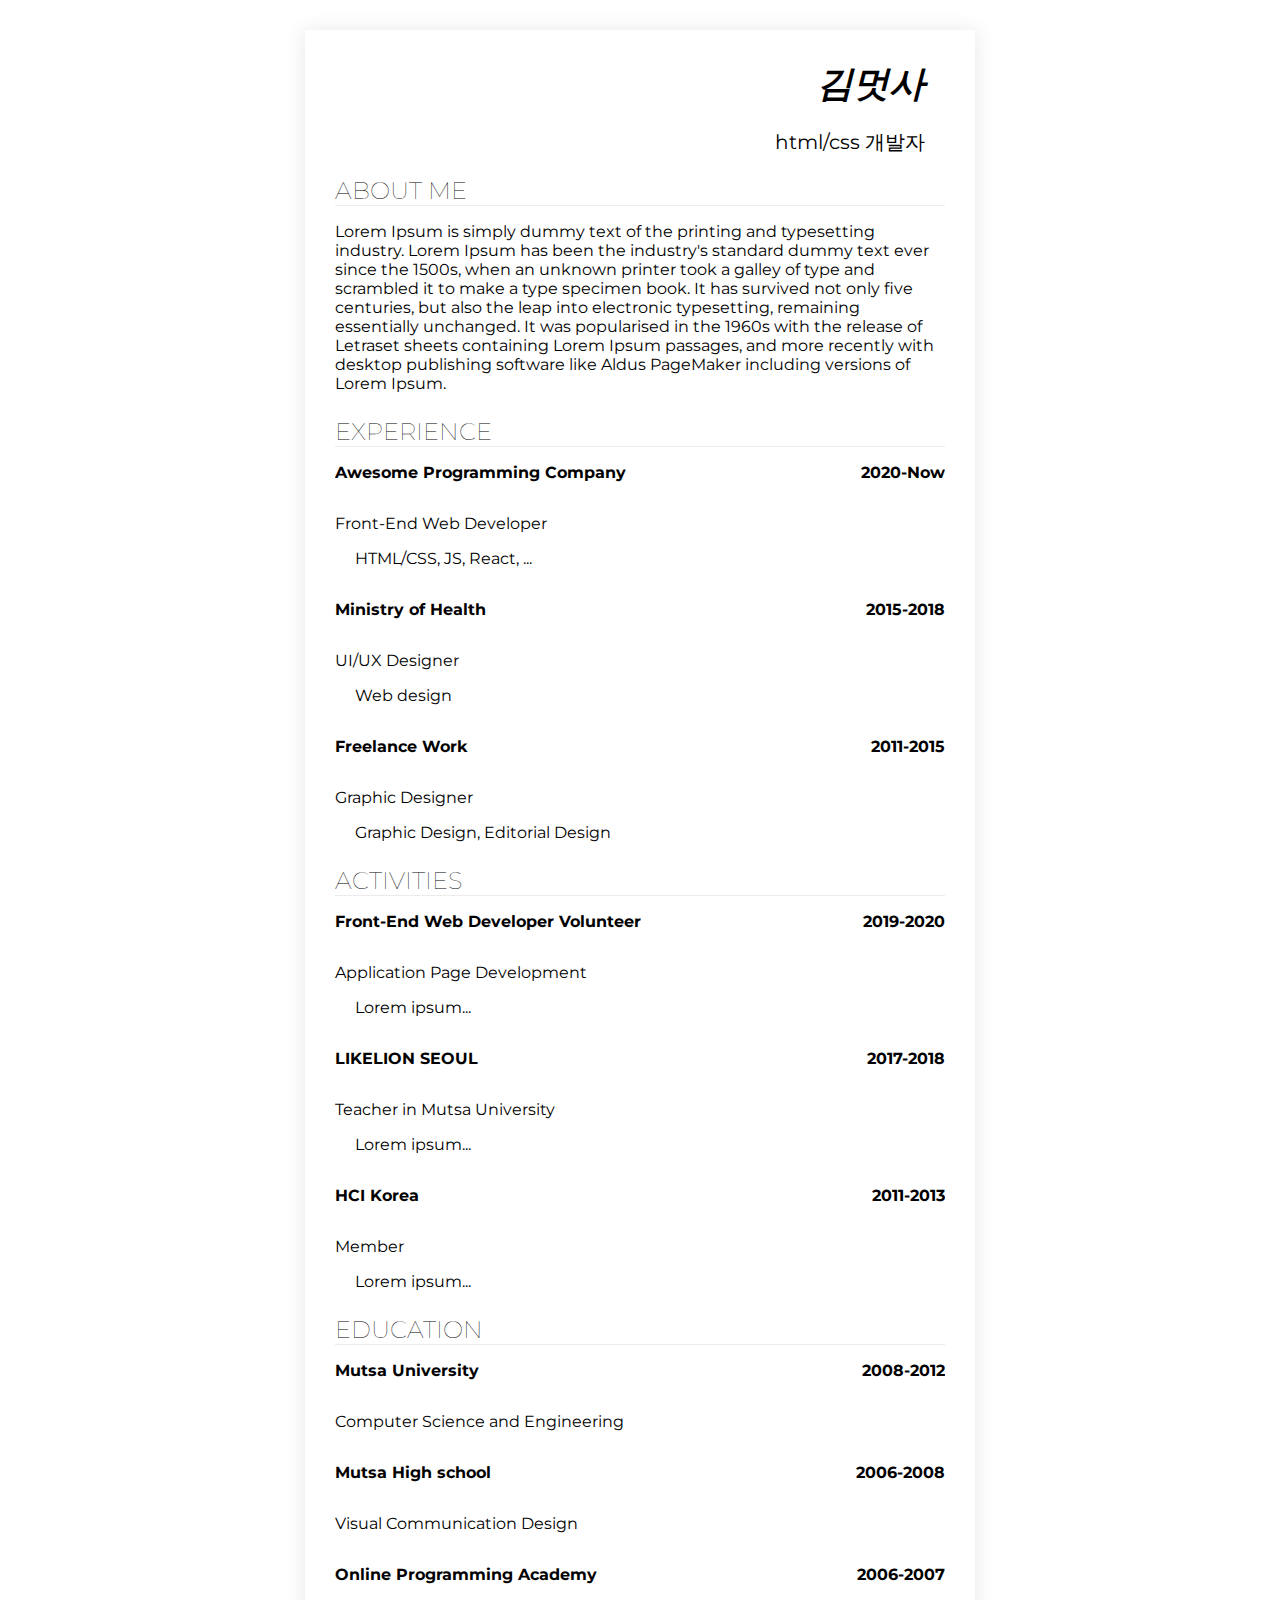
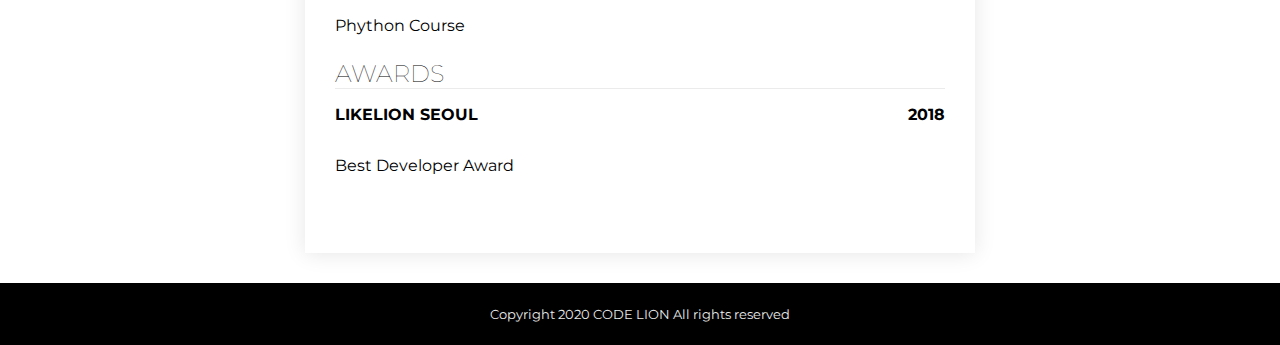
==== index.html @ c5acf7cf "makeResumeExample" ====
<!DOCTYPE html>
<html>
    <head>
        <title>나의 이력서</title>
        <meta charset="UTF-8">
        <link rel="stylesheet" href="codelion.css">
    </head>

    <body>
        <div class="wrap_content">
            <div class="intro">      
                <h1>김멋사</h1>
                <p class="intro_content">html/css 개발자</p>
            </div>
        <section>
            <h2>ABOUT ME</h2>
            <p>Lorem Ipsum is simply dummy text of the printing and typesetting industry. Lorem Ipsum has been the industry's standard dummy text ever since the 1500s, when an unknown printer took a galley of type and scrambled it to make a type specimen book. It has survived not only five centuries, but also the leap into electronic typesetting, remaining essentially unchanged. It was popularised in the 1960s with the release of Letraset sheets containing Lorem Ipsum passages, and more recently with desktop publishing software like Aldus PageMaker including versions of Lorem Ipsum.</p>
        </section>
        <section>
            <h2>EXPERIENCE</h2>
            <div class="wrap_two">
                <p class="content_title">Awesome Programming Company</p>
                <p class="content_date">2020-Now</p>
            </div>
            <p class="content_cont">Front-End Web Developer</p>
            <p class="content_ex">HTML/CSS, JS, React, ...</p>
             <div class="wrap_two">
                <p class="content_title">Ministry of Health</p>
                <p class="content_date">2015-2018</p>
            </div>
            <p class="content_cont">UI/UX Designer</p>
            <p class="content_ex">Web design</p>
             <div class="wrap_two">
                <p class="content_title">Freelance Work</p>
                <p class="content_date">2011-2015</p>
            </div>
            <p class="content_cont">Graphic Designer</p>
            <p class="content_ex">Graphic Design, Editorial Design</p>
        </section>
        <section>
            <h2>ACTIVITIES</h2>
            <div class="wrap_two">
                <p class="content_title">Front-End Web Developer Volunteer</p>
                <p class="content_date">2019-2020</p>
            </div>
            <p class="content_cont">Application Page Development</p>
            <p class="content_ex">Lorem ipsum...</p>
             <div class="wrap_two">
                <p class="content_title">LIKELION SEOUL</p>
                <p class="content_date">2017-2018</p>
            </div>
            <p class="content_cont">Teacher in Mutsa University</p>
            <p class="content_ex">Lorem ipsum...</p>
             <div class="wrap_two">
                <p class="content_title">HCI Korea</p>
                <p class="content_date">2011-2013</p>
            </div>
            <p class="content_cont">Member</p>
            <p class="content_ex">Lorem ipsum...</p>
        </section>
         <section>
            <h2>EDUCATION</h2>
            <div class="wrap_two">
                <p class="content_title">Mutsa University</p>
                <p class="content_date">2008-2012</p>
            </div>
            <p class="content_cont">Computer Science and Engineering</p>
             <div class="wrap_two">
                <p class="content_title">Mutsa High school</p>
                <p class="content_date">2006-2008</p>
            </div>
            <p class="content_cont">Visual Communication Design</p>
             <div class="wrap_two">
                <p class="content_title">Online Programming Academy</p>
                <p class="content_date">2006-2007</p>
            </div>
            <p class="content_cont">Phython Course</p>
        </section>
         <section>
            <h2>AWARDS</h2>
             <div class="wrap_two">
                <p class="content_title">LIKELION SEOUL</p>
                <p class="content_date">2018</p>
            </div>
            <p class="content_cont">Best Developer Award</p>
        </section>
        <div class="sns-wrap">
            <a href=""><img class="sns_img" src="/images/facebook.png"></a>
            <img class="sns_img" src="/images/insta.png">
            <img class="sns_img" src="/images/linked-in.png">
            <img class="sns_img" src="/images/twitter.png">
        </div>

        </div>
        <footer>
            <p>Copyright 2020 CODE LION All rights reserved</p>
        </footer>

    </body>
</html>
---- codelion.css ----
@import url('https://fonts.googleapis.com/css2?family=Montserrat:wght@400;700&display=swap');

* {
font-family: 'Montserrat';
}

.intro{
    text-align:right;   
    padding-right: 20px;
}
h1{
    font-style:italic;
    font-weight: bold;
    font-size: 36px;
}

.intro_content{
    font-size: 20px;
}

h2{
    font-weight: lighter;
    border-bottom: 1px solid #ebebeb;
    padding-bottom: 5px;
    margin-bottom: 16px;
}

body,h1,h2 {
    margin:0px;
    padding:0px;
}

body {
    min-width: fit-content;
}

.wrap_content{
    width: 610px;
    padding: 30px;
    margin: 30px;
    margin-right: auto;
    margin-left: auto;
    box-shadow: 0 1px 20px 0 rgba(0,0,0,0.1);
   
}

.content_title{
    font-weight: bold;
    float: left;
}
.content_date{
    font-weight: bold;
    float: right;
}
.wrap_two{
    overflow: hidden;
}
.content_ex{
    padding-left: 20px;
}
section {
    margin-bottom:24px;
}
.sns_img{
    width: 12px;
    height: 12px;
    padding: 5px;
}
.sns-wrap {
    text-align:right;
}

footer{
    background-color: black;
    color: #ebebeb;
    font-size: 13px;
    text-align: center;
    padding: 10px;
}
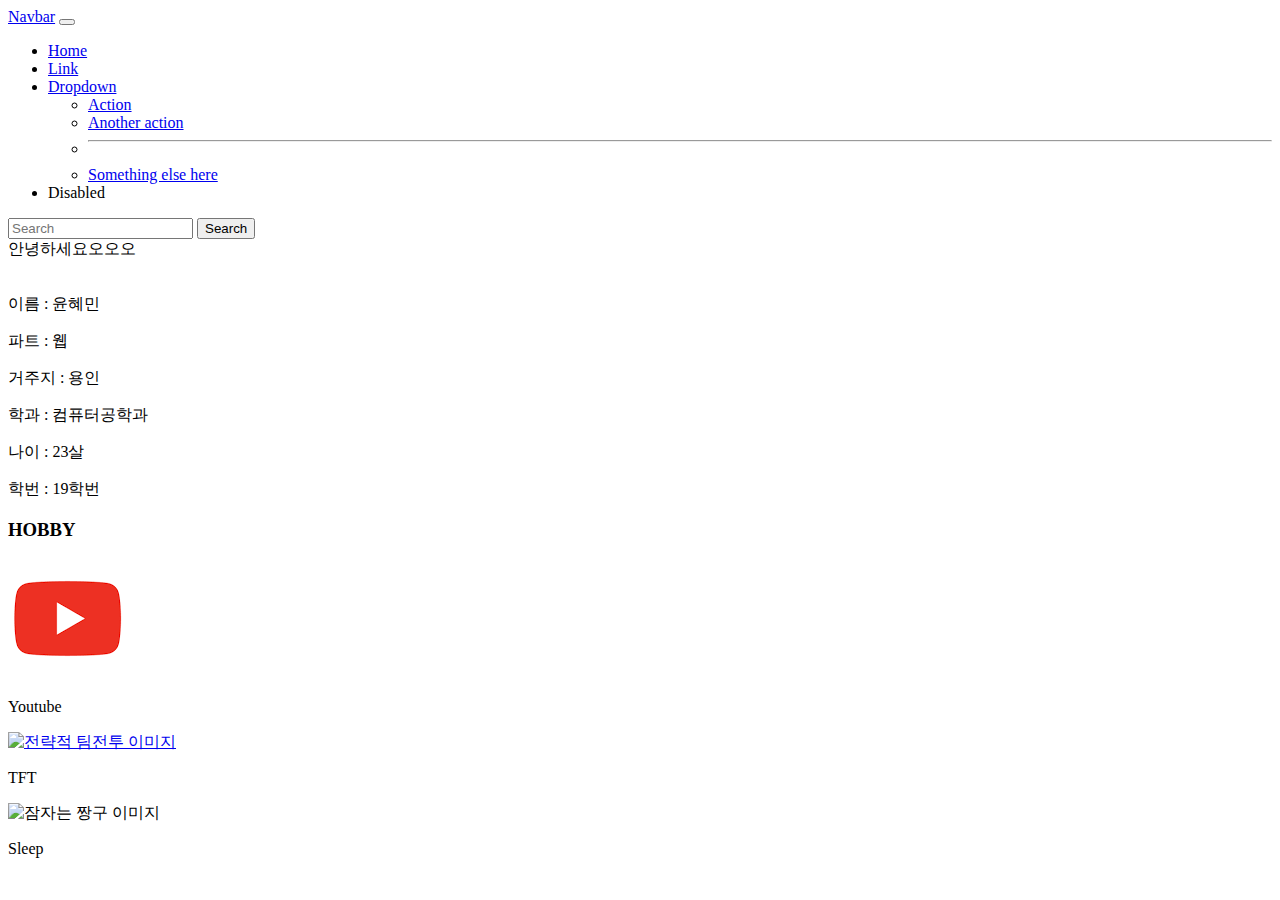
==== commit 61e50472: "week1 modify" ====
--- a/index.html
+++ b/index.html
@@ -1,100 +1,95 @@
 <!DOCTYPE html>
-<html>
-    <head>
-        <title>나의 이력서</title>
-        <meta charset="UTF-8">
-        <link rel="stylesheet" href="codelion.css">
-    </head>
+<!DOCTYPE html>
+<html lang="en">
 
-    <body>
-        <div class="wrap_content">
-            <div class="intro">      
-                <h1>김멋사</h1>
-                <p class="intro_content">html/css 개발자</p>
+<head>
+    <meta charset="UTF-8">
+    <meta http-equiv="X-UA-Compatible" content="IE=edge">
+    <meta name="viewport" content="width=device-width, initial-scale=1.0">
+    <link href="https://cdn.jsdelivr.net/npm/bootstrap@5.1.3/dist/css/bootstrap.min.css" rel="stylesheet"
+        integrity="sha384-1BmE4kWBq78iYhFldvKuhfTAU6auU8tT94WrHftjDbrCEXSU1oBoqyl2QvZ6jIW3" crossorigin="anonymous">
+    <title>Document</title>
+    <link rel="stylesheet" href="index.css">
+</head>
+
+<body>
+    <nav class="navbar navbar-expand-lg navbar-light bg-light">
+        <div class="container-fluid">
+            <a class="navbar-brand" href="#">Navbar</a>
+            <button class="navbar-toggler" type="button" data-bs-toggle="collapse"
+                data-bs-target="#navbarSupportedContent" aria-controls="navbarSupportedContent" aria-expanded="false"
+                aria-label="Toggle navigation">
+                <span class="navbar-toggler-icon"></span>
+            </button>
+            <div class="collapse navbar-collapse" id="navbarSupportedContent">
+                <ul class="navbar-nav me-auto mb-2 mb-lg-0">
+                    <li class="nav-item">
+                        <a class="nav-link active" aria-current="page" href="#">Home</a>
+                    </li>
+                    <li class="nav-item">
+                        <a class="nav-link" href="#">Link</a>
+                    </li>
+                    <li class="nav-item dropdown">
+                        <a class="nav-link dropdown-toggle" href="#" id="navbarDropdown" role="button"
+                            data-bs-toggle="dropdown" aria-expanded="false">
+                            Dropdown
+                        </a>
+                        <ul class="dropdown-menu" aria-labelledby="navbarDropdown">
+                            <li><a class="dropdown-item" href="#">Action</a></li>
+                            <li><a class="dropdown-item" href="#">Another action</a></li>
+                            <li>
+                                <hr class="dropdown-divider">
+                            </li>
+                            <li><a class="dropdown-item" href="#">Something else here</a></li>
+                        </ul>
+                    </li>
+                    <li class="nav-item">
+                        <a class="nav-link disabled">Disabled</a>
+                    </li>
+                </ul>
+                <form class="d-flex">
+                    <input class="form-control me-2" type="search" placeholder="Search" aria-label="Search">
+                    <button class="btn btn-outline-success" type="submit">Search</button>
+                </form>
             </div>
-        <section>
-            <h2>ABOUT ME</h2>
-            <p>Lorem Ipsum is simply dummy text of the printing and typesetting industry. Lorem Ipsum has been the industry's standard dummy text ever since the 1500s, when an unknown printer took a galley of type and scrambled it to make a type specimen book. It has survived not only five centuries, but also the leap into electronic typesetting, remaining essentially unchanged. It was popularised in the 1960s with the release of Letraset sheets containing Lorem Ipsum passages, and more recently with desktop publishing software like Aldus PageMaker including versions of Lorem Ipsum.</p>
-        </section>
-        <section>
-            <h2>EXPERIENCE</h2>
-            <div class="wrap_two">
-                <p class="content_title">Awesome Programming Company</p>
-                <p class="content_date">2020-Now</p>
-            </div>
-            <p class="content_cont">Front-End Web Developer</p>
-            <p class="content_ex">HTML/CSS, JS, React, ...</p>
-             <div class="wrap_two">
-                <p class="content_title">Ministry of Health</p>
-                <p class="content_date">2015-2018</p>
-            </div>
-            <p class="content_cont">UI/UX Designer</p>
-            <p class="content_ex">Web design</p>
-             <div class="wrap_two">
-                <p class="content_title">Freelance Work</p>
-                <p class="content_date">2011-2015</p>
-            </div>
-            <p class="content_cont">Graphic Designer</p>
-            <p class="content_ex">Graphic Design, Editorial Design</p>
-        </section>
-        <section>
-            <h2>ACTIVITIES</h2>
-            <div class="wrap_two">
-                <p class="content_title">Front-End Web Developer Volunteer</p>
-                <p class="content_date">2019-2020</p>
-            </div>
-            <p class="content_cont">Application Page Development</p>
-            <p class="content_ex">Lorem ipsum...</p>
-             <div class="wrap_two">
-                <p class="content_title">LIKELION SEOUL</p>
-                <p class="content_date">2017-2018</p>
-            </div>
-            <p class="content_cont">Teacher in Mutsa University</p>
-            <p class="content_ex">Lorem ipsum...</p>
-             <div class="wrap_two">
-                <p class="content_title">HCI Korea</p>
-                <p class="content_date">2011-2013</p>
-            </div>
-            <p class="content_cont">Member</p>
-            <p class="content_ex">Lorem ipsum...</p>
-        </section>
-         <section>
-            <h2>EDUCATION</h2>
-            <div class="wrap_two">
-                <p class="content_title">Mutsa University</p>
-                <p class="content_date">2008-2012</p>
-            </div>
-            <p class="content_cont">Computer Science and Engineering</p>
-             <div class="wrap_two">
-                <p class="content_title">Mutsa High school</p>
-                <p class="content_date">2006-2008</p>
-            </div>
-            <p class="content_cont">Visual Communication Design</p>
-             <div class="wrap_two">
-                <p class="content_title">Online Programming Academy</p>
-                <p class="content_date">2006-2007</p>
-            </div>
-            <p class="content_cont">Phython Course</p>
-        </section>
-         <section>
-            <h2>AWARDS</h2>
-             <div class="wrap_two">
-                <p class="content_title">LIKELION SEOUL</p>
-                <p class="content_date">2018</p>
-            </div>
-            <p class="content_cont">Best Developer Award</p>
-        </section>
-        <div class="sns-wrap">
-            <a href=""><img class="sns_img" src="/images/facebook.png"></a>
-            <img class="sns_img" src="/images/insta.png">
-            <img class="sns_img" src="/images/linked-in.png">
-            <img class="sns_img" src="/images/twitter.png">
         </div>
+    </nav>
 
-        </div>
-        <footer>
-            <p>Copyright 2020 CODE LION All rights reserved</p>
-        </footer>
+    <h>안녕하세요오오오</h1>
+    <div class="wrap-image">
+        <img class="face" src="face.jpg" alt="">
+    </div>
+    <div class="intro">
+        <p>이름 : 윤혜민</p>
+        <p>파트 : 웹</p>
+        <p>거주지 : 용인</p>
+        <p>학과 : 컴퓨터공학과</p>
+        <p>나이 : 23살</p>
+        <p>학번 : 19학번</p>
+    </div>
+    <h3>HOBBY</h3>
+    <div class="hobby">
+        <a href="https://www.youtube.com/">
+            <img class="hobbycont" src="[data-uri]" alt="유튜브 이미지">
+        </a>
+        <p>Youtube</p>
+        <a href="https://www.leagueoflegends.com/ko-kr/">
+            <img class="hobbycont" src="http://www.gameple.co.kr/news/photo/201912/151428_155637_510.jpg" alt="전략적 팀전투 이미지">
+        </a>
+        <p>TFT</p>
+        <a href=""></a>
+            <img class="hobbycont" src="https://encrypted-tbn0.gstatic.com/images?q=tbn:ANd9GcS1m6XiRkSdx0piSCQMUfqHrXxF1gUVPeKGQyaQXHrWA005Czug2mKa4pjBQtxhg1UC1gg&usqp=CAU" alt="잠자는 짱구 이미지">
+        </a>
+        <p>Sleep</p>
+    </div>
 
-    </body>
+
+    <script src="https://cdn.jsdelivr.net/npm/bootstrap@5.1.3/dist/js/bootstrap.bundle.min.js"
+        integrity="sha384-ka7Sk0Gln4gmtz2MlQnikT1wXgYsOg+OMhuP+IlRH9sENBO0LRn5q+8nbTov4+1p"
+        crossorigin="anonymous"></script>
+
+
+
+</body>
+
 </html>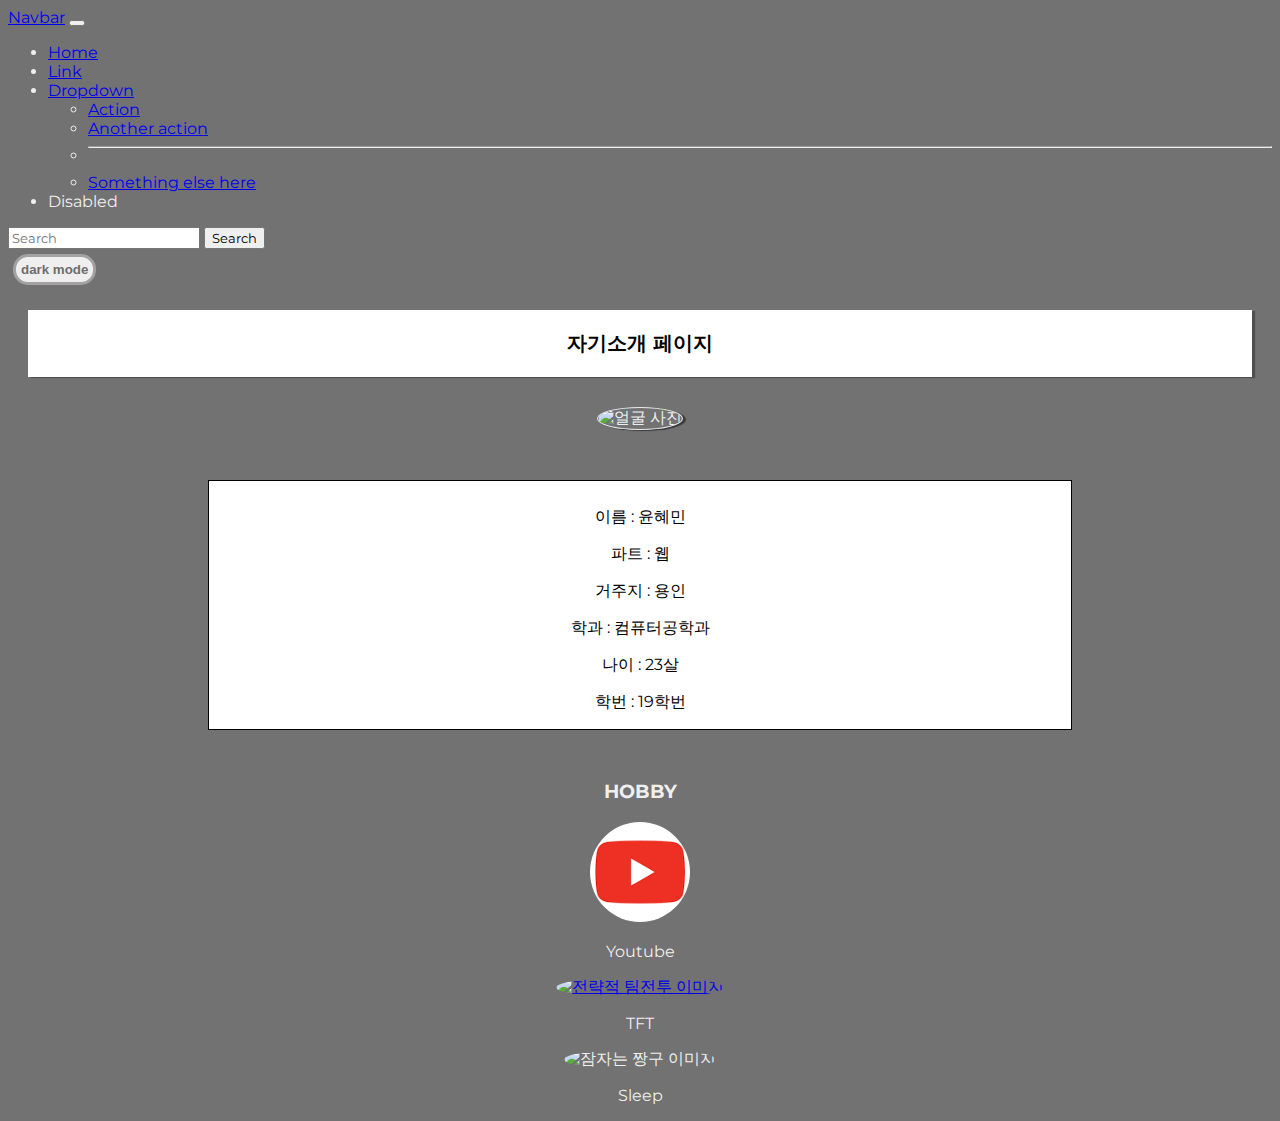
==== commit 2809a760: "week2 assignment" ====
--- a/index.html
+++ b/index.html
@@ -12,7 +12,7 @@
     <link rel="stylesheet" href="index.css">
 </head>
 
-<body>
+<body class="dark-mode">
     <nav class="navbar navbar-expand-lg navbar-light bg-light">
         <div class="container-fluid">
             <a class="navbar-brand" href="#">Navbar</a>
@@ -55,41 +55,90 @@
         </div>
     </nav>
 
-    <h>안녕하세요오오오</h1>
+    <div>
+        <button id='toggle'>dark mode</button>
+    </div>
+    
+    <h1 id="title">자기소개 페이지</h1>
     <div class="wrap-image">
-        <img class="face" src="face.jpg" alt="">
+        <img id="face" class="face" src="face.jpg" alt="얼굴 사진">
     </div>
-    <div class="intro">
+    <div id='intro' class="intro">
         <p>이름 : 윤혜민</p>
         <p>파트 : 웹</p>
         <p>거주지 : 용인</p>
         <p>학과 : 컴퓨터공학과</p>
         <p>나이 : 23살</p>
         <p>학번 : 19학번</p>
-    </div>
-    <h3>HOBBY</h3>
-    <div class="hobby">
-        <a href="https://www.youtube.com/">
-            <img class="hobbycont" src="[data-uri]" alt="유튜브 이미지">
-        </a>
-        <p>Youtube</p>
-        <a href="https://www.leagueoflegends.com/ko-kr/">
-            <img class="hobbycont" src="http://www.gameple.co.kr/news/photo/201912/151428_155637_510.jpg" alt="전략적 팀전투 이미지">
-        </a>
-        <p>TFT</p>
-        <a href=""></a>
-            <img class="hobbycont" src="https://encrypted-tbn0.gstatic.com/images?q=tbn:ANd9GcS1m6XiRkSdx0piSCQMUfqHrXxF1gUVPeKGQyaQXHrWA005Czug2mKa4pjBQtxhg1UC1gg&usqp=CAU" alt="잠자는 짱구 이미지">
-        </a>
-        <p>Sleep</p>
-    </div>
+        </div>
+        <h3>HOBBY</h3>
+        <div class="hobby">
+            <a href="https://www.youtube.com/">
+                <img class="hobbycont"
+                    src="[data-uri]"
+                    alt="유튜브 이미지">
+            </a>
+            <p>Youtube</p>
+            <a href="https://www.leagueoflegends.com/ko-kr/">
+                <img class="hobbycont" src="http://www.gameple.co.kr/news/photo/201912/151428_155637_510.jpg" alt="전략적 팀전투 이미지">
+            </a>
+            <p>TFT</p>
+            <a href=""></a>
+            <img class="hobbycont"
+                src="https://encrypted-tbn0.gstatic.com/images?q=tbn:ANd9GcS1m6XiRkSdx0piSCQMUfqHrXxF1gUVPeKGQyaQXHrWA005Czug2mKa4pjBQtxhg1UC1gg&usqp=CAU"
+                alt="잠자는 짱구 이미지">
+            </a>
+            <p>Sleep</p>
+        </div>
+        
+        
+        <script src="https://cdn.jsdelivr.net/npm/bootstrap@5.1.3/dist/js/bootstrap.bundle.min.js"
+            integrity="sha384-ka7Sk0Gln4gmtz2MlQnikT1wXgYsOg+OMhuP+IlRH9sENBO0LRn5q+8nbTov4+1p"
+            crossorigin="anonymous"></script>
+        
+        <script>
+            let title = document.getElementById('title');
+            title.addEventListener('click', function () {
+                if (title.innerHTML == '자기소개 페이지') {
+                    title.innerHTML = '안녕하세요!';
+                }
+                else title.innerHTML = '자기소개 페이지';
+            });
+
+            let intro = document.getElementById('intro');
+            intro.addEventListener('mouseover', function () {
+                intro.setAttribute('class', 'hover');
+            });
+            intro.addEventListener('mouseout', function () {
+                intro.removeAttribute('class');
+            });
+
+            let dark = document.querySelector('body');
+            document.getElementById('toggle').addEventListener('click', function () {
+                if (dark.getAttribute('class') != 'dark-mode'){
+                    dark.setAttribute('class', 'dark-mode');
+                    document.getElementById('toggle').innerHTML = "light-mode";
+                }
+                    
+                else {
+                    dark.removeAttribute('class');
+                    document.getElementById('toggle').innerHTML = "dark-mode";
+                }
+            });
+
+                    // document.getElementById('toggle').addEventListener("click", function () {
+                    //     if (document.querySelector('body').classList.contains('dark-mode')) {
+                    //         document.body.classList.remove("dark-mode");
+                    //         document.getElementById('toggle').innerHTML = "dark-mode";
+                    //     } else {
+                    //         document.body.classList.add("dark-mode");
+                    //         document.getElementById('toggle').innerHTML = "light-mode";
+                    //     }
+                    // }, false);
 
 
-    <script src="https://cdn.jsdelivr.net/npm/bootstrap@5.1.3/dist/js/bootstrap.bundle.min.js"
-        integrity="sha384-ka7Sk0Gln4gmtz2MlQnikT1wXgYsOg+OMhuP+IlRH9sENBO0LRn5q+8nbTov4+1p"
-        crossorigin="anonymous"></script>
-
-
-
-</body>
+        </script>
+        
+        </body>
 
 </html>--- a/index.css
+++ b/index.css
@@ -0,0 +1,82 @@
+@import url('https://fonts.googleapis.com/css2?family=Montserrat:wght@400;700&display=swap');
+
+* {
+font-family: 'Montserrat';
+
+}
+
+body{
+    background-color: antiquewhite;
+}
+
+body.dark-mode{
+    background-color: #0000008d;
+    color: #efefef;
+}
+
+#toggle{
+    padding: 5px;
+    margin: 5px;
+    position: relative;
+    border: none;
+    border-radius: 15px;
+    font-family: "paybooc-Light", sans-serif;
+    text-decoration: none;
+    font-weight: 600;
+    transition: 0.25s;
+    border: 3px solid #a3a1a1;
+    color: #6e6e6e;
+}
+
+h1{
+    font-size: 20px;
+    color: #000000;
+    text-align: center;
+    font-style: bold;
+    padding: 20px;
+    margin: 20px;
+    box-shadow: 3px 1px 1px rgba(0, 0, 0, 0.3);
+    background-color: white;
+}
+
+.wrap-image{
+    text-align: center;
+}
+
+#face{
+    width: 250px;
+    height: 300px;
+    border: 1px solid #ebebeb;
+    border-radius: 50%;
+    box-shadow: 3px 1px 1px rgba(0, 0, 0, 0.5);
+    margin-top: 10px;
+}
+
+#intro{
+    border: 1px solid #000000;
+    margin: 50px;
+    color: #000000;
+    text-align: center;
+    margin-left: 200px;
+    margin-right: 200px;
+    background-color: white;
+    padding-top: 10px;
+}
+
+#intro.hover{
+    background: grey;
+    color: white;
+}
+
+.hobby{
+    text-align: center;
+}
+.hobbycont{
+    height: 100px;
+    width:100px;
+    border-radius: 50%;
+}
+
+h3{
+    text-align: center;
+}
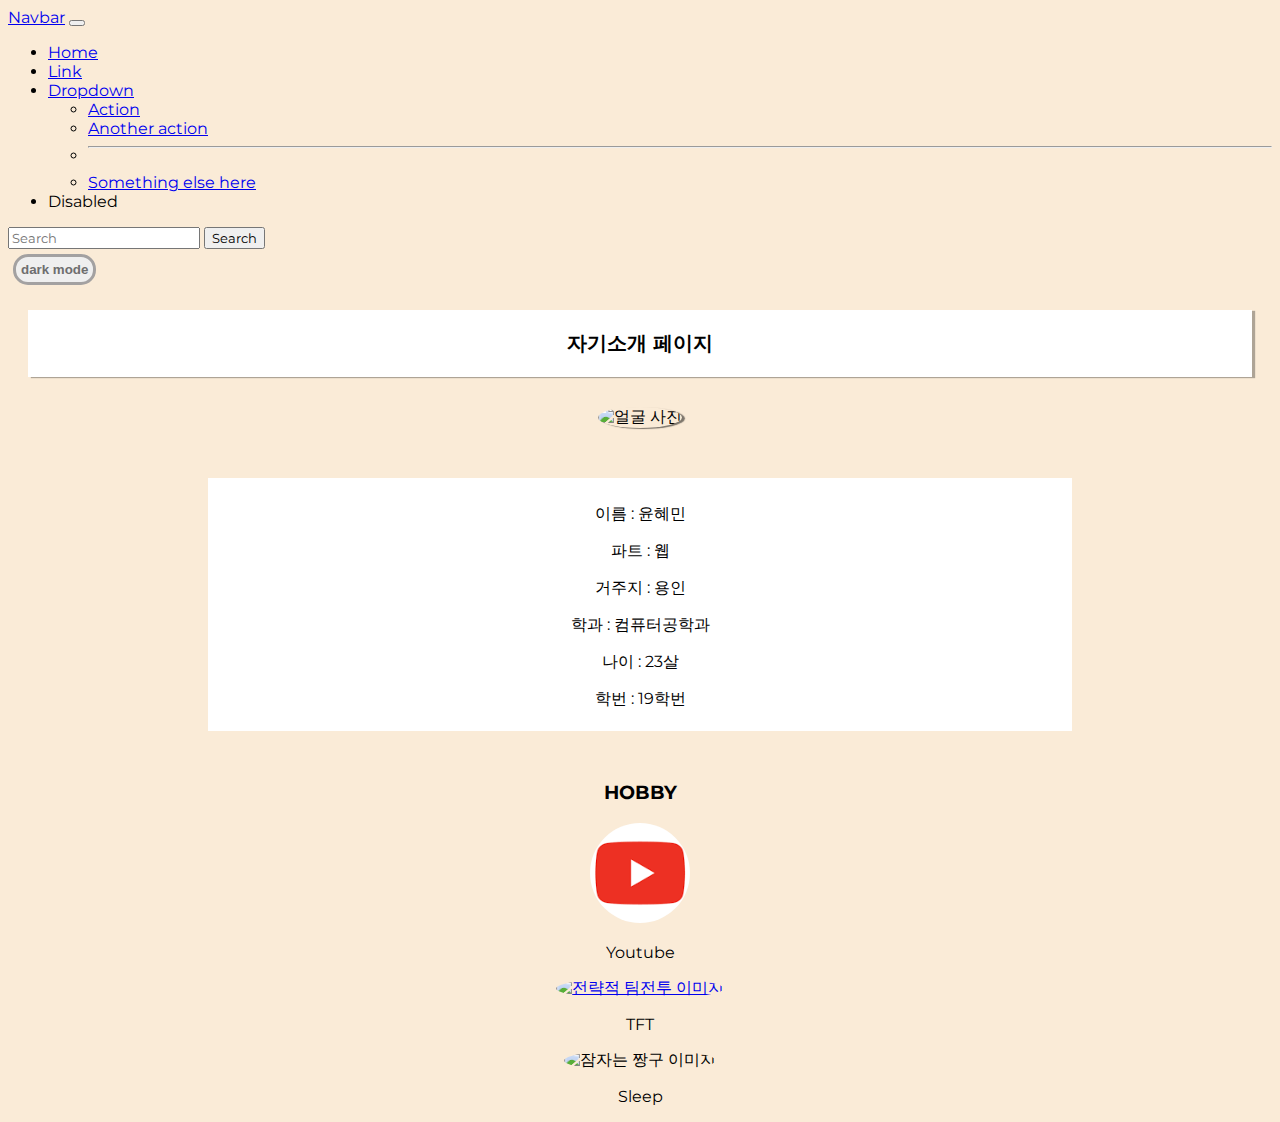
==== commit 02f6fae3: "week2 modify naming" ====
--- a/index.html
+++ b/index.html
@@ -8,11 +8,11 @@
     <meta name="viewport" content="width=device-width, initial-scale=1.0">
     <link href="https://cdn.jsdelivr.net/npm/bootstrap@5.1.3/dist/css/bootstrap.min.css" rel="stylesheet"
         integrity="sha384-1BmE4kWBq78iYhFldvKuhfTAU6auU8tT94WrHftjDbrCEXSU1oBoqyl2QvZ6jIW3" crossorigin="anonymous">
-    <title>Document</title>
+    <title>자기소개 페이지</title>
     <link rel="stylesheet" href="index.css">
 </head>
 
-<body class="dark-mode">
+<body>
     <nav class="navbar navbar-expand-lg navbar-light bg-light">
         <div class="container-fluid">
             <a class="navbar-brand" href="#">Navbar</a>
@@ -56,14 +56,14 @@
     </nav>
 
     <div>
-        <button id='toggle'>dark mode</button>
+        <button id='darkModeToggle'>dark mode</button>
     </div>
     
-    <h1 id="title">자기소개 페이지</h1>
-    <div class="wrap-image">
-        <img id="face" class="face" src="face.jpg" alt="얼굴 사진">
+    <h1 id="introTitle">자기소개 페이지</h1>
+    <div class="wrapImg">
+        <img id="profileImg" src="face.jpg" alt="얼굴 사진">
     </div>
-    <div id='intro' class="intro">
+    <div id='introContent'>
         <p>이름 : 윤혜민</p>
         <p>파트 : 웹</p>
         <p>거주지 : 용인</p>
@@ -72,19 +72,19 @@
         <p>학번 : 19학번</p>
         </div>
         <h3>HOBBY</h3>
-        <div class="hobby">
+        <div class="wrapHobby">
             <a href="https://www.youtube.com/">
-                <img class="hobbycont"
+                <img class="hobbyContent"
                     src="[data-uri]"
                     alt="유튜브 이미지">
             </a>
             <p>Youtube</p>
             <a href="https://www.leagueoflegends.com/ko-kr/">
-                <img class="hobbycont" src="http://www.gameple.co.kr/news/photo/201912/151428_155637_510.jpg" alt="전략적 팀전투 이미지">
+                <img class="hobbyContent" src="http://www.gameple.co.kr/news/photo/201912/151428_155637_510.jpg" alt="전략적 팀전투 이미지">
             </a>
             <p>TFT</p>
             <a href=""></a>
-            <img class="hobbycont"
+            <img class="hobbyContent"
                 src="https://encrypted-tbn0.gstatic.com/images?q=tbn:ANd9GcS1m6XiRkSdx0piSCQMUfqHrXxF1gUVPeKGQyaQXHrWA005Czug2mKa4pjBQtxhg1UC1gg&usqp=CAU"
                 alt="잠자는 짱구 이미지">
             </a>
@@ -94,50 +94,8 @@
         
         <script src="https://cdn.jsdelivr.net/npm/bootstrap@5.1.3/dist/js/bootstrap.bundle.min.js"
             integrity="sha384-ka7Sk0Gln4gmtz2MlQnikT1wXgYsOg+OMhuP+IlRH9sENBO0LRn5q+8nbTov4+1p"
-            crossorigin="anonymous"></script>
-        
-        <script>
-            let title = document.getElementById('title');
-            title.addEventListener('click', function () {
-                if (title.innerHTML == '자기소개 페이지') {
-                    title.innerHTML = '안녕하세요!';
-                }
-                else title.innerHTML = '자기소개 페이지';
-            });
-
-            let intro = document.getElementById('intro');
-            intro.addEventListener('mouseover', function () {
-                intro.setAttribute('class', 'hover');
-            });
-            intro.addEventListener('mouseout', function () {
-                intro.removeAttribute('class');
-            });
-
-            let dark = document.querySelector('body');
-            document.getElementById('toggle').addEventListener('click', function () {
-                if (dark.getAttribute('class') != 'dark-mode'){
-                    dark.setAttribute('class', 'dark-mode');
-                    document.getElementById('toggle').innerHTML = "light-mode";
-                }
-                    
-                else {
-                    dark.removeAttribute('class');
-                    document.getElementById('toggle').innerHTML = "dark-mode";
-                }
-            });
-
-                    // document.getElementById('toggle').addEventListener("click", function () {
-                    //     if (document.querySelector('body').classList.contains('dark-mode')) {
-                    //         document.body.classList.remove("dark-mode");
-                    //         document.getElementById('toggle').innerHTML = "dark-mode";
-                    //     } else {
-                    //         document.body.classList.add("dark-mode");
-                    //         document.getElementById('toggle').innerHTML = "light-mode";
-                    //     }
-                    // }, false);
-
-
-        </script>
+            crossorigin="anonymous"></script>        
+        <script src="index.js"></script>
         
         </body>
 
--- a/index.css
+++ b/index.css
@@ -14,7 +14,7 @@
     color: #efefef;
 }
 
-#toggle{
+#darkModeToggle{
     padding: 5px;
     margin: 5px;
     position: relative;
@@ -28,7 +28,7 @@
     color: #6e6e6e;
 }
 
-h1{
+#introTitle{
     font-size: 20px;
     color: #000000;
     text-align: center;
@@ -37,23 +37,29 @@
     margin: 20px;
     box-shadow: 3px 1px 1px rgba(0, 0, 0, 0.3);
     background-color: white;
+    cursor: pointer;
 }
 
-.wrap-image{
+.wrapImg{
     text-align: center;
 }
 
-#face{
+#profileImg{
     width: 250px;
-    height: 300px;
-    border: 1px solid #ebebeb;
-    border-radius: 50%;
+    height: 250px;
+    border-radius: 100%;
     box-shadow: 3px 1px 1px rgba(0, 0, 0, 0.5);
     margin-top: 10px;
 }
 
-#intro{
-    border: 1px solid #000000;
+#profileImg.hover{
+    width: 250px;
+    height: 250px;
+    box-shadow: 0 0 0;
+    border-radius: 0;
+}
+
+#introContent{
     margin: 50px;
     color: #000000;
     text-align: center;
@@ -61,20 +67,21 @@
     margin-right: 200px;
     background-color: white;
     padding-top: 10px;
+    padding-bottom: 5px;
 }
 
-#intro.hover{
-    background: grey;
+#introContent.hover{
+    background: rgba(0, 0, 0, 0.311);
     color: white;
 }
 
-.hobby{
+.wrapHobby{
     text-align: center;
 }
-.hobbycont{
+.hobbyContent{
     height: 100px;
     width:100px;
-    border-radius: 50%;
+    border-radius: 100%;
 }
 
 h3{
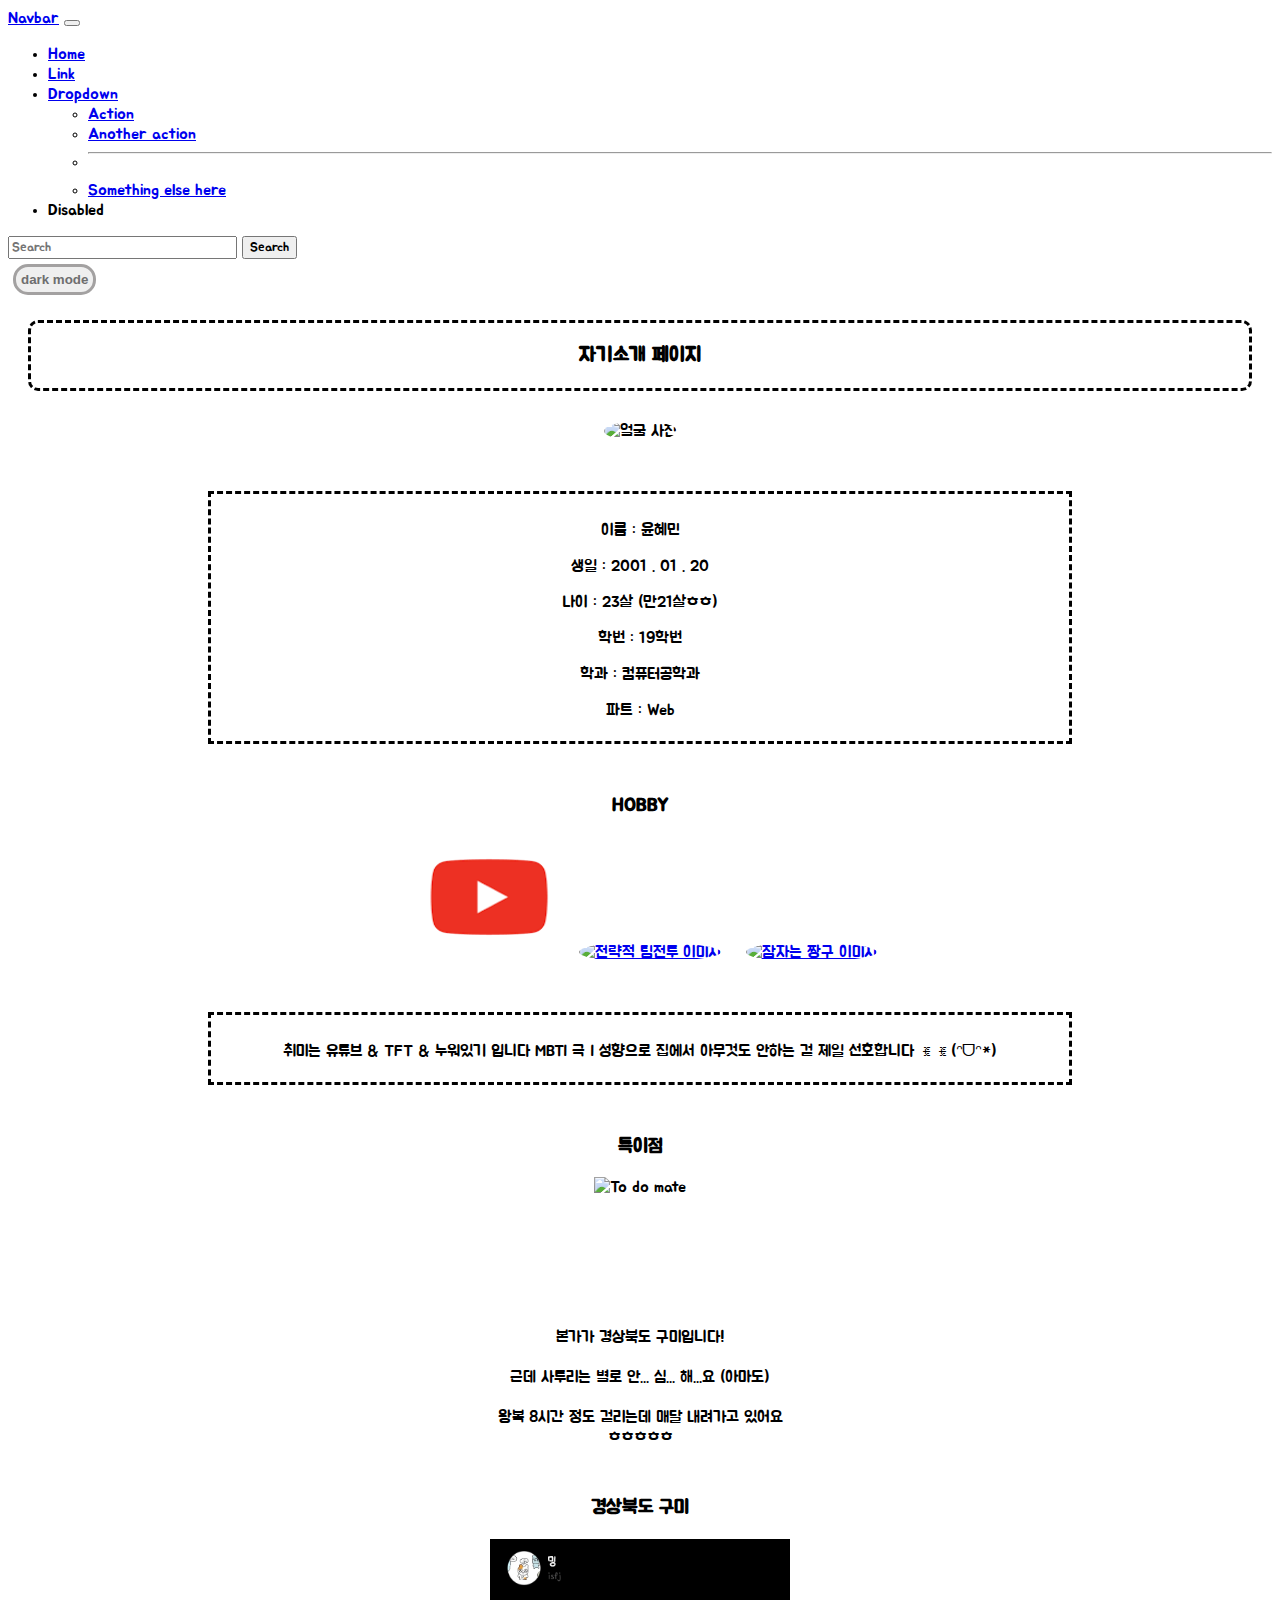
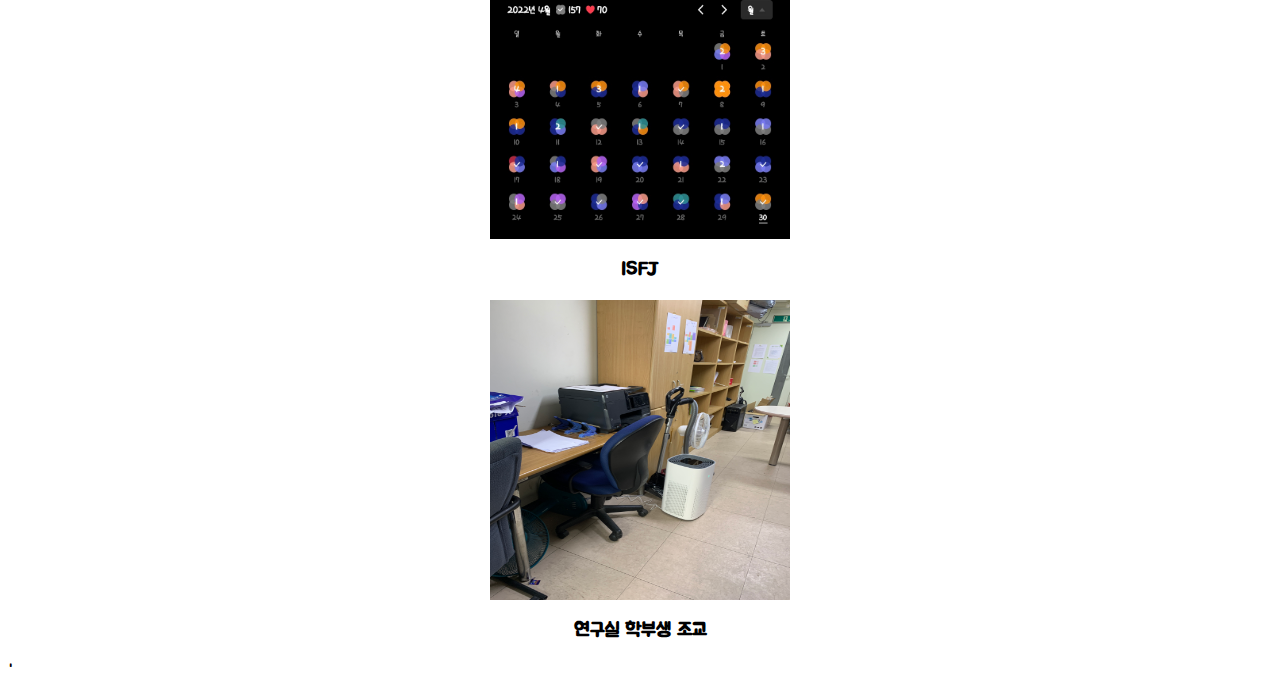
==== commit 5ab1ab56: "Merge pull request #4 from sb8956/week4" ====
--- a/index.html
+++ b/index.html
@@ -57,46 +57,100 @@
 
     <div>
         <button id='darkModeToggle'>dark mode</button>
-    </div>
-    
-    <h1 id="introTitle">자기소개 페이지</h1>
-    <div class="wrapImg">
-        <img id="profileImg" src="face.jpg" alt="얼굴 사진">
-    </div>
-    <div id='introContent'>
-        <p>이름 : 윤혜민</p>
-        <p>파트 : 웹</p>
-        <p>거주지 : 용인</p>
-        <p>학과 : 컴퓨터공학과</p>
-        <p>나이 : 23살</p>
-        <p>학번 : 19학번</p>
+    </div><h1 id="introTitle">자기소개 페이지</h1><div class="wrapImg">
+            <img id="profileImg" src="/face.jpg" alt="얼굴 사진"></img>
+            </div>
+            <div id='introContent'>
+            <p>이름 : 윤혜민</p>
+            <p>생일 : 2001 . 01 . 20 </p>
+            <p>나이 : 23살 (만21살ㅎㅎ)</p>
+            <p>학번 : 19학번</p>
+            <p>학과 : 컴퓨터공학과</p>
+            <p>파트 : Web </p>
         </div>
-        <h3>HOBBY</h3>
-        <div class="wrapHobby">
+        <h3>HOBBY</h3><div class="wrapHobby">
             <a href="https://www.youtube.com/">
                 <img class="hobbyContent"
                     src="[data-uri]"
-                    alt="유튜브 이미지">
+                    alt="유튜브 이미지"></img></a>
+            
+            <a href="https://www.leagueoflegends.com/ko-kr/">
+                <img class="hobbyContent" src="https://cgeimage.commutil.kr/phpwas/restmb_allidxmake.php?idx=3&simg=20190626081849093383cf949c6b9123811052.jpg"
+                    alt="전략적 팀전투 이미지"></img></a>
+            
+            <a href="#">
+            <img class="hobbyContent"
+                src="https://mblogthumb-phinf.pstatic.net/MjAyMDExMDVfMjQ2/MDAxNjA0NTg0NTcwMDAy.DzQJkRV7EjIEhh6xVNvPZegCUjxpuN-nIpT0PaL-7Hcg.N8imIkw7OZbuo3D51cb6yuGbM4_E3rsdQrbNYM09T6Mg.JPEG.rhovely/SE-db5c32fc-dcae-40d5-a17b-d4bd09f08fa8.jpg?type=w800"
+                alt="잠자는 짱구 이미지"></img>
             </a>
-            <p>Youtube</p>
-            <a href="https://www.leagueoflegends.com/ko-kr/">
-                <img class="hobbyContent" src="http://www.gameple.co.kr/news/photo/201912/151428_155637_510.jpg" alt="전략적 팀전투 이미지">
-            </a>
-            <p>TFT</p>
-            <a href=""></a>
-            <img class="hobbyContent"
-                src="https://encrypted-tbn0.gstatic.com/images?q=tbn:ANd9GcS1m6XiRkSdx0piSCQMUfqHrXxF1gUVPeKGQyaQXHrWA005Czug2mKa4pjBQtxhg1UC1gg&usqp=CAU"
-                alt="잠자는 짱구 이미지">
-            </a>
-            <p>Sleep</p>
+            
         </div>
-        
-        
-        <script src="https://cdn.jsdelivr.net/npm/bootstrap@5.1.3/dist/js/bootstrap.bundle.min.js"
-            integrity="sha384-ka7Sk0Gln4gmtz2MlQnikT1wXgYsOg+OMhuP+IlRH9sENBO0LRn5q+8nbTov4+1p"
-            crossorigin="anonymous"></script>        
-        <script src="index.js"></script>
-        
-        </body>
+        <div id='introContent'>
+            <p>취미는 유튜브 & TFT & 누워있기 입니다 
+                MBTI 극 I 성향으로 집에서 아무것도 안하는 걸 제일 선호합니다 ꉂꉂ(ᵔᗜᵔ*) 
+            </p>
+        </div>
+        <h3>특이점</h3>
+        <div id="wrapSpecial">
+            <div class="specialContent">
+            <img src="https://post-phinf.pstatic.net/MjAyMDEwMTlfMTUx/MDAxNjAzMDc1NTY3MTU5.eLhghluEP7_5JjsowqQSpn0RQm04NqNqqQ092obIUh8g.yd48-Ka89j6-2MzrAwc7WY5hnrTKdUhHUf7PVmHQjo4g.JPEG/1019_01.jpg?type=w1200" alt="To do mate"></img>
+            </div>
+            <div class="hideContent">본가가 경상북도 구미입니다!
+            <br></br>
+            근데 사투리는 별로 안... 심... 해...요 (아마도)
+            <br></br>
+            왕복 8시간 정도 걸리는데 매달 내려가고 있어요 ㅎㅎㅎㅎㅎ
+            </div>
+        </div>
+        <h3>경상북도 구미</h3>
+
+        <div id="wrapSpecial">
+            <div class="specialContent">
+            <img src="mbti.jpg" alt="To do mate"></img>
+            </div>
+            <div class="hideContent">극강 J로 계획표 없이 살수 없는 사람입니다..
+                <br></br>그렇다고 다 지키는건 아님 ㅋ
+            </div>
+        </div>
+        <h3>ISFJ</h3>
+
+        <div id="wrapSpecial">    
+            <div class="specialContent">
+            <img src="lab.jpg" alt="연구실 이미지"></img>
+                </div>
+            <div class="hideContent">
+            컴퓨터 공학과 컴퓨터 네트워크 과목 학부생 조교 하고있습니당
+            <br></br>
+            제가 보고싶다면... 5공학관 7층에서 찾을 수 있습니다. (❁´▽`❁) 
+            </div>
+        </div>
+        <h3>연구실 학부생 조교</h3>'
+
+
+    <script src="https://cdn.jsdelivr.net/npm/bootstrap@5.1.3/dist/js/bootstrap.bundle.min.js"
+        integrity="sha384-ka7Sk0Gln4gmtz2MlQnikT1wXgYsOg+OMhuP+IlRH9sENBO0LRn5q+8nbTov4+1p"
+        crossorigin="anonymous"></script>
+    <script src="index.js"></script>
+    <div id="disqus_thread"></div>
+    <script>
+        /**
+        *  RECOMMENDED CONFIGURATION VARIABLES: EDIT AND UNCOMMENT THE SECTION BELOW TO INSERT DYNAMIC VALUES FROM YOUR PLATFORM OR CMS.
+        *  LEARN WHY DEFINING THESE VARIABLES IS IMPORTANT: https://disqus.com/admin/universalcode/#configuration-variables    */
+        /*
+        var disqus_config = function () {
+        this.page.url = PAGE_URL;  // Replace PAGE_URL with your page's canonical URL variable
+        this.page.identifier = PAGE_IDENTIFIER; // Replace PAGE_IDENTIFIER with your page's unique identifier variable
+        };
+        */
+        (function () { // DON'T EDIT BELOW THIS LINE
+            var d = document, s = d.createElement('script');
+            s.src = 'https://lionteam-4-yoonhyemin.disqus.com/embed.js';
+            s.setAttribute('data-timestamp', +new Date());
+            (d.head || d.body).appendChild(s);
+        })();
+    </script>
+    <noscript>Please enable JavaScript to view the <a href="https://disqus.com/?ref_noscript">comments powered by
+            Disqus.</a></noscript>
+</body>
 
 </html>--- a/index.css
+++ b/index.css
@@ -1,17 +1,11 @@
-@import url('https://fonts.googleapis.com/css2?family=Montserrat:wght@400;700&display=swap');
+@import url('https://fonts.googleapis.com/css2?family=Jua&family=Roboto:ital,wght@1,300&display=swap');
 
-* {
-font-family: 'Montserrat';
-
+*{
+    font-family: 'Jua', sans-serif;
 }
 
 body{
-    background-color: antiquewhite;
-}
-
-body.dark-mode{
-    background-color: #0000008d;
-    color: #efefef;
+    background-color: #ffffff;
 }
 
 #darkModeToggle{
@@ -35,9 +29,10 @@
     font-style: bold;
     padding: 20px;
     margin: 20px;
-    box-shadow: 3px 1px 1px rgba(0, 0, 0, 0.3);
     background-color: white;
     cursor: pointer;
+    border-radius: 10px;
+    border: 3px dashed #000000;
 }
 
 .wrapImg{
@@ -48,7 +43,6 @@
     width: 250px;
     height: 250px;
     border-radius: 100%;
-    box-shadow: 3px 1px 1px rgba(0, 0, 0, 0.5);
     margin-top: 10px;
 }
 
@@ -68,6 +62,7 @@
     background-color: white;
     padding-top: 10px;
     padding-bottom: 5px;
+    border: 3px dashed #000000;
 }
 
 #introContent.hover{
@@ -77,13 +72,53 @@
 
 .wrapHobby{
     text-align: center;
+    margin: auto;
+    
 }
 .hobbyContent{
-    height: 100px;
-    width:100px;
+    height: 120px;
+    width: 130px;
     border-radius: 100%;
+    padding-left: 20px;
 }
 
 h3{
     text-align: center;
 }
+
+#wrapSpecial{
+    margin: auto;
+    width: 300px;
+    height: 300px;
+    text-align: center;
+    cursor: pointer;
+    overflow: hidden;
+    position:relative;
+    
+}
+.specialContent{
+    width: 100%;
+    height: 100%;
+    position:absolute;
+    z-index: 1;
+    -webkit-transition:all .5s ease;
+    transition: all .5s ease;
+    bottom: 0px;
+    overflow: hidden;
+}
+
+.specialContent img{
+    width: 300px;
+    height: 300px;
+}
+
+#wrapSpecial:hover .specialContent{
+    bottom: 200px;
+}
+
+.hideContent{
+    width: 100%;
+    height: 100%;
+    position: absolute;
+    padding-top: 150px;
+}
